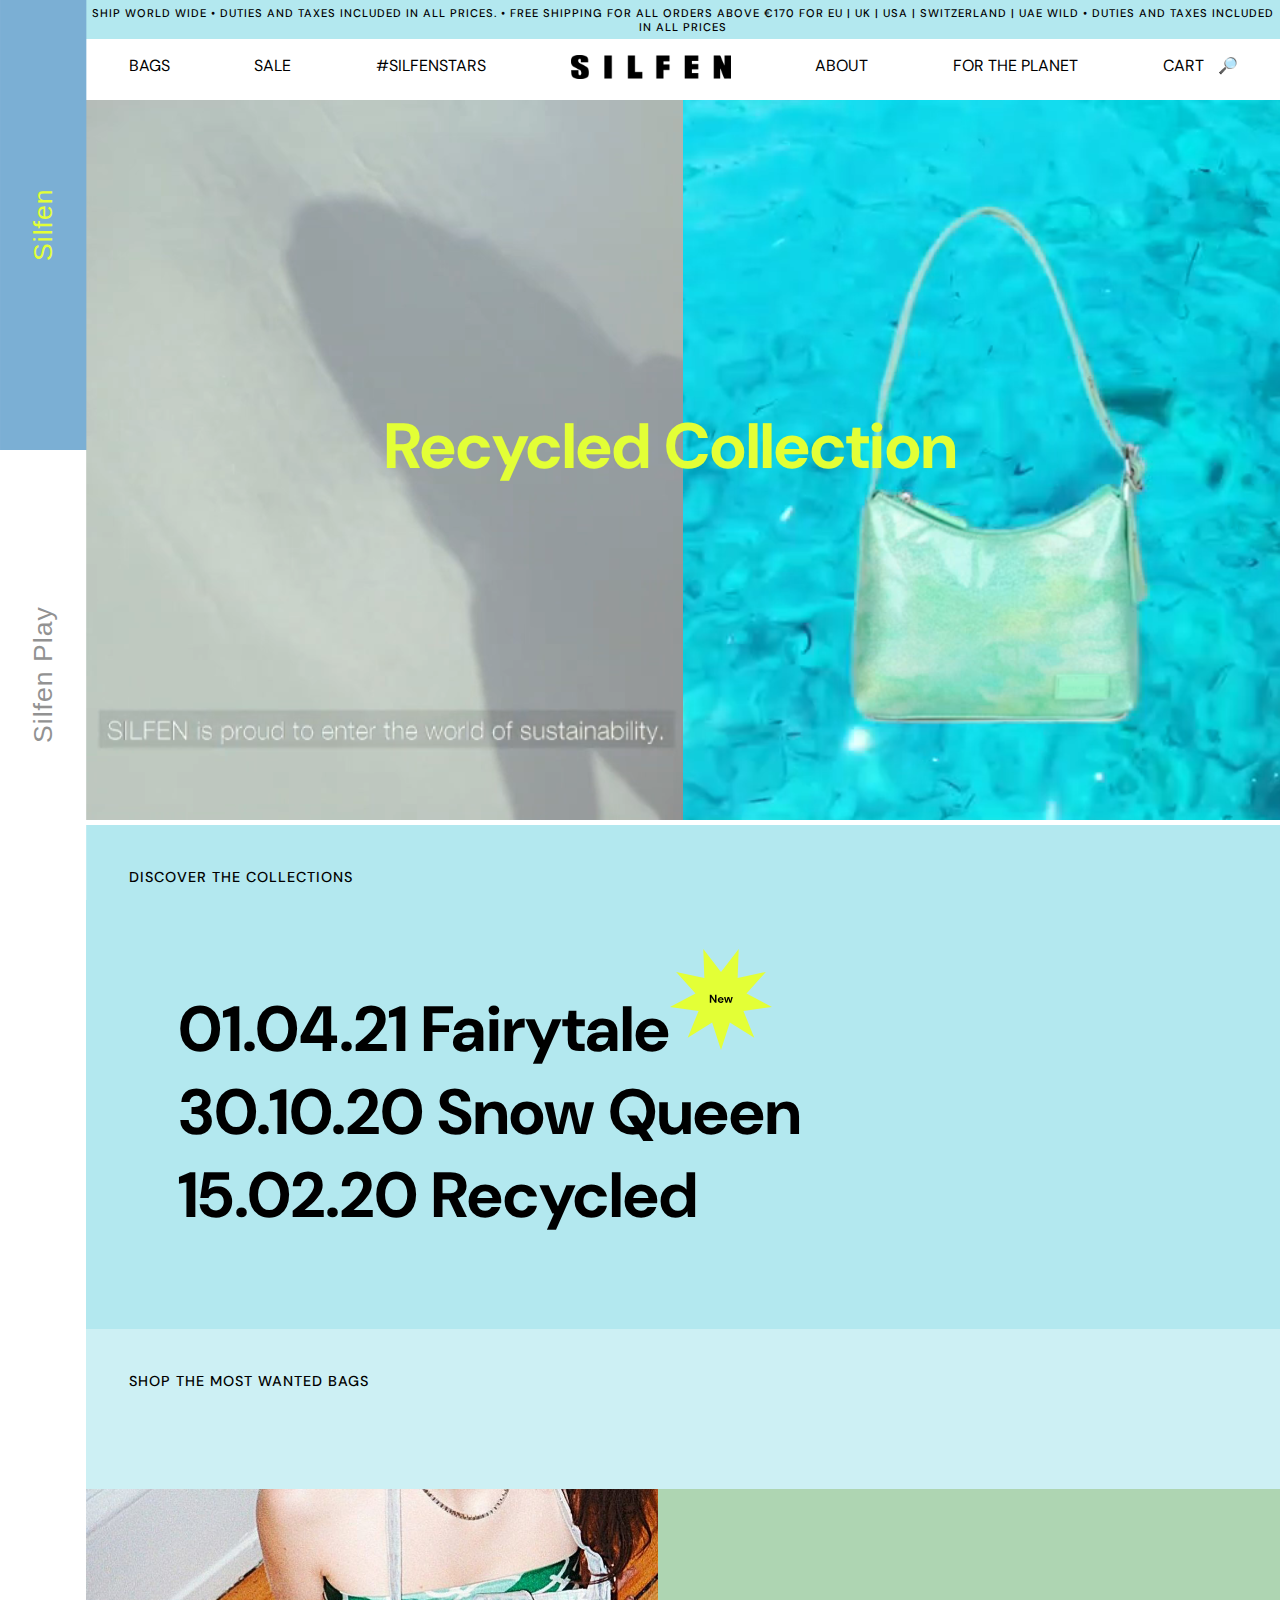
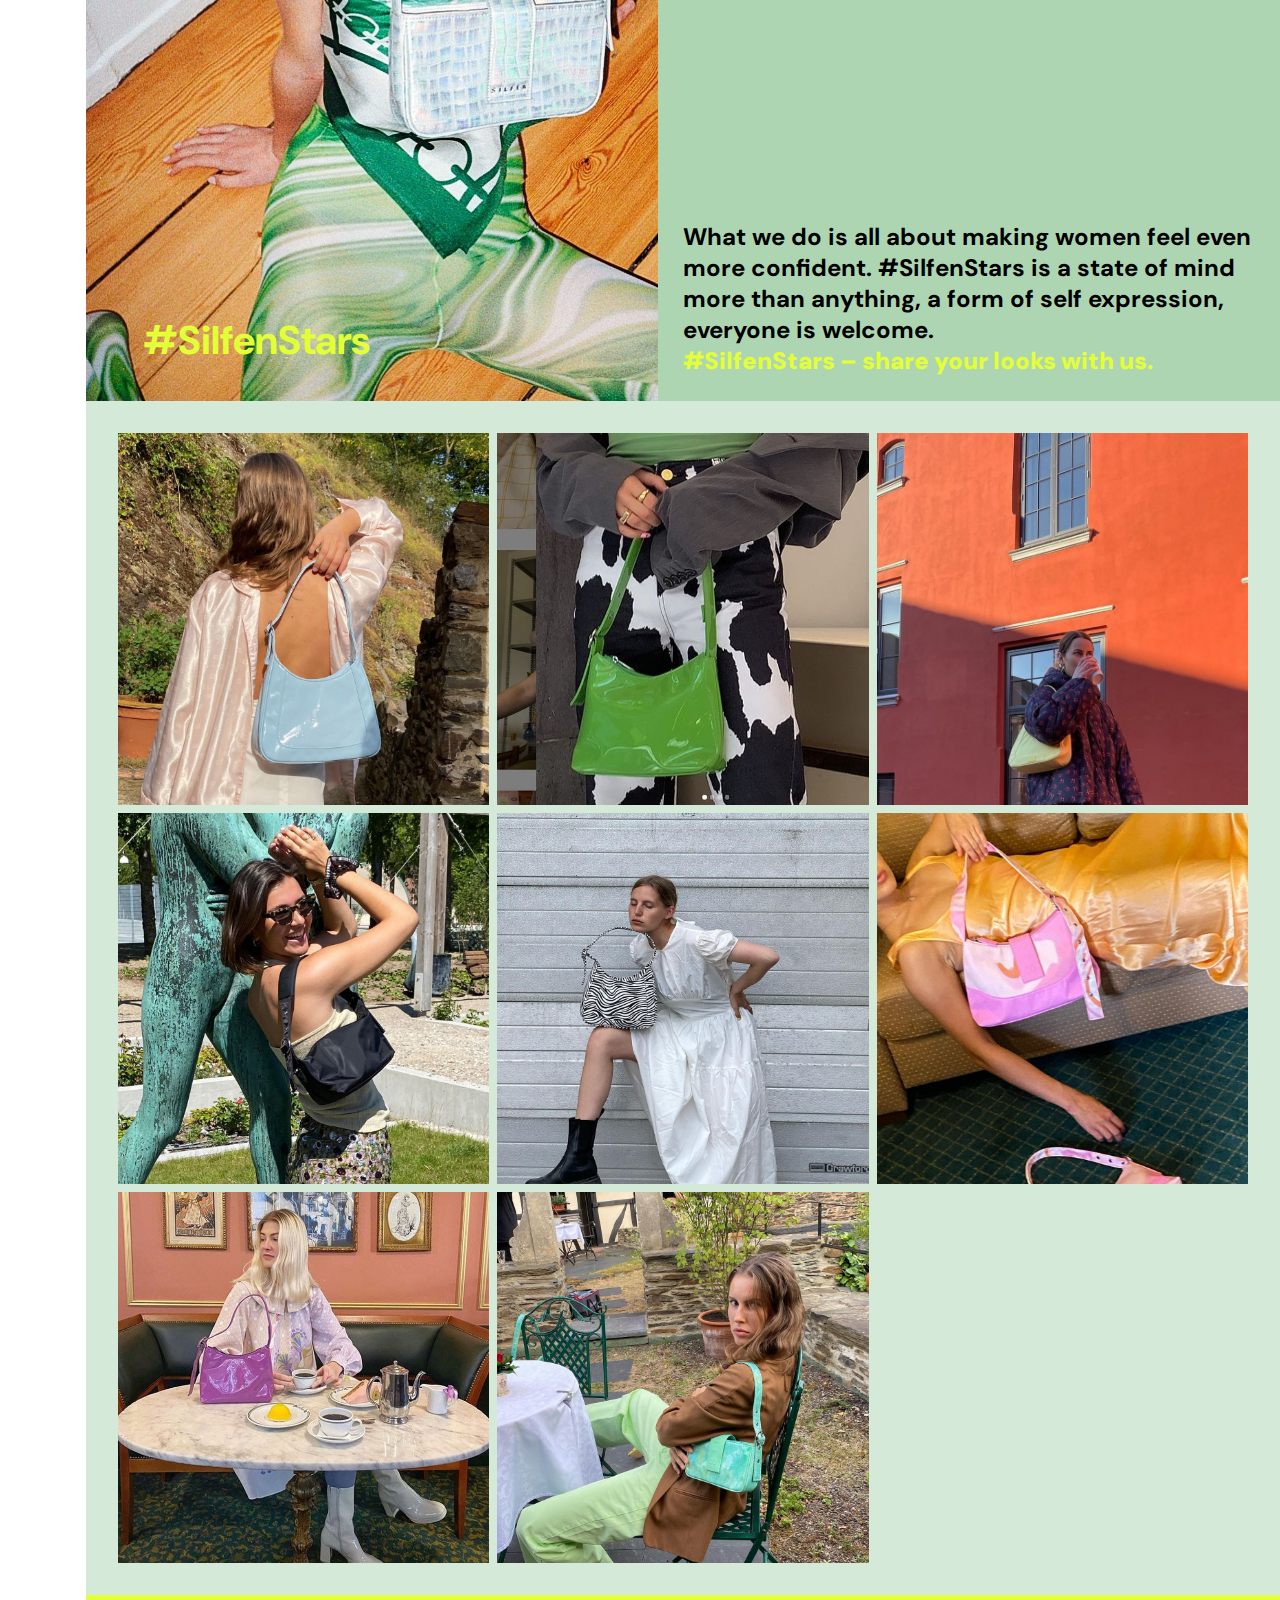
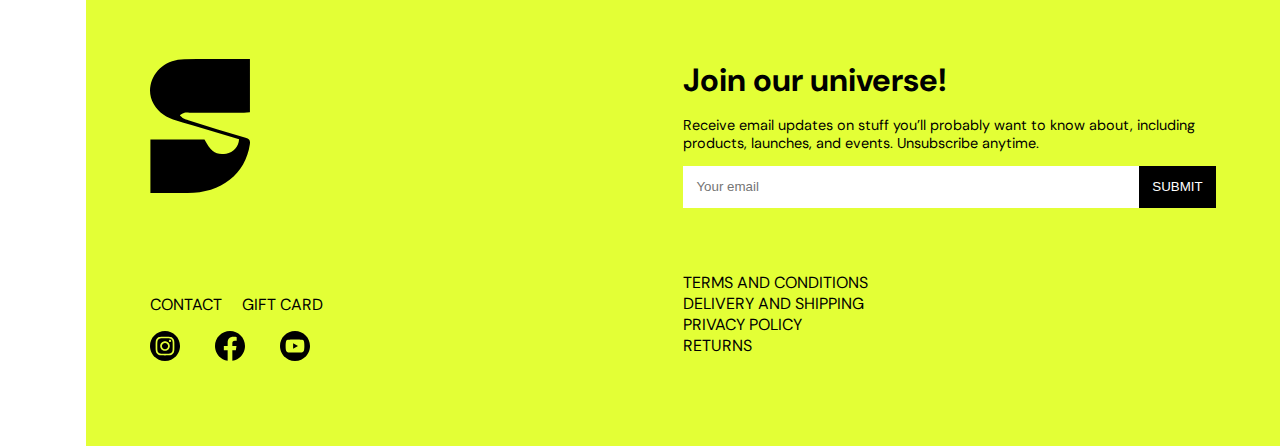
==== index.html @ 78b7c6ce "tried to fix search bar style but still sucks" ====
<!DOCTYPE html>
<html lang="en">
  <head>
    <meta charset="UTF-8" />
    <meta http-equiv="X-UA-Compatible" content="IE=edge" />
    <meta name="viewport" content="width=device-width, initial-scale=1.0" />
    <title>Silfen home page</title>
    <link rel="stylesheet" href="css/index.css" />
    <link rel="stylesheet" href="css/style.css" />
  </head>
  <body>
    <div class="wrapper">
    <!--START SIDE NAVIGATION-->
    <div id="navside">
      <div id="nav1" class="bgNav1">
        <a href="index.html"><button class="buttonNav1"><h2>Silfen</h2></button></a>
      </div>
      <div id="nav2">
        <a href="/html/silfenplay.html"><button class="buttonNav2"><h2>Silfen Play</h2></button></a>
      </div>
    </div>
    <!--END SIDE NAVIGATION-->
    <div class="main">
      <header>
        <div id="bannerTop">
          <div class="scrolling">
            <h5>
              SHIP WORLD WIDE • DUTIES AND TAXES INCLUDED IN ALL
              PRICES. • FREE SHIPPING FOR ALL ORDERS ABOVE €170 FOR EU | UK |
              USA | SWITZERLAND | UAE WILD • DUTIES AND TAXES INCLUDED IN ALL
              PRICES
            </h5>
          </div>
        </div>
        <!--TOP SIDE NAVIGATION-->
        <div class="topnav">
          <a href="index.html" class="active">
            <img
              src="/links/SILFEN-LOGO.png"
              alt="silfen logo"
              class="logoMobile"
            />
          </a>
          <div id="myLinks">
            <a href="/html/productlist.html">BAGS</a>
            <a href="/html/productlist.html">SALE</a>
            <a href="/html/silfenstars.html">#SILFENSTARS</a>
            <a href="/html/insidesilfen.html">ABOUT</a>
            <a href="/html/sustainability.html">FOR THE PLANET</a>
            <a class="">CART</a>
          </div>
          <a href="javascript:void(0);" class="icon" onclick="myFunction()">
            <h5 class="fa fa-bars">MENU</h5>
          </a>
        </div>

        <nav>
          <ul class="menu">
            <li class="dropdown">
              <a>BAGS</a>
              <ul class="dropdown1">
                <li><a href="/html/productlist.html">Shop All</a></li>
                <li><a href="/html/productlist.html?newarrival=true">New Arrivals</a></li>
                <li><a href="/html/productlist.html?bestseller=true">Best Sellers</a></li>
                <li class="category">
                  <a href="#">Category +</a>
                  <ul class="dropdown2">
                    <li><a href="/html/productlist.html?category=crossbody">Crossbody Bags</a></li>
                    <li><a href="/html/productlist.html?category=shoulder">Shoulder Bags</a></li>
                    <li><a href="/html/productlist.html?category=bum">Bumbags</a></li>
                    <li><a href="/html/productlist.html?category=mini">Mini Bags</a></li>
                    <li><a href="/html/productlist.html?category=tote">Tote Bags</a></li>
                    <li><a href="/html/productlist.html?category=wallet">Wallets</a></li>
                    <li><a href="/html/productlist.html?category=cleaning">Cleaning Product</a></li>
                  </ul>
                </li>
                <li class="collections">
                  <a>Collections +</a>
                  <ul class="dropdown3">
                    <li><a href="html/productlist.html?collection=fairytale">Fairytale</a></li>
                    <li><a href="html/productlist.html?collection=snowqueen">Snow Queen</a></li>
                    <li><a href="html/productlist.html?collection=recycled">Recycled</a></li>
                  </ul>
                </li>
                <li><a href="#">Gift Card</a></li>
              </ul>
            </li>
            <li><a href="/html/productlist.html">SALE</a></li>
            <li><a href="/html/silfenstars.html">#SILFENSTARS</a></li>
            <li>
              <div id="logo">
                <a href="index.html"
                  ><img src="/links/SILFEN-LOGO.png" alt="silfen logo"
                /></a>
              </div>
            </li>
            <li class="dropdown">
              <a>ABOUT</a>
              <ul class="dropdown1">
                <li><a href="/html/insidesilfen.html">Inside Silfen</a></li>
                <li><a href="/html/silfenstars.html">#Silfenstars</a></li>
                <li><a href="">Contact</a></li>
              </ul>
            </li>

            <li class="dropdown">
              <a>FOR THE PLANET</a>
              <ul class="dropdown1">
                <li><a href="/html/sustainability.html">Sustainability</a></li>
                <li><a href="/html/supplychain.html">Supply Chain</a></li>
                <li><a href="/html/bagcare.html">Bag Care</a></li>
              </ul>
            </li>
<div class="together">
            <li><a class="cart-icon"> CART</a></li>
            <li>
              <a id="searchicon">&#128270;</a>
            </li>
            <div id="searchpage" class="searchpage">
              <form class="searchform" action="#" method="get" role="search">
                <input
                  type="text"
                  name="query"
                  placeholder="Search silfen.dk"
                  required
                /><button class="submit" type="submit">Search</button>
              </form>
              <template class="templatesearch">
                <div class="search-wrapper">
                  <div class="img"></div>
                  <h2></h2>
                  <h3></h3>
                  
                </div>
              </template>

              <section class="searchresults"></section>
            </div>
          </div>
          </ul>
        </nav>
      </header>
      <!--END NAVIGATION-->
      <!--cart template-->
    <template class="cart-item-template">
      <label class="label" for="fid-">NAME</label>
      <label class="label2" for="fid-">COLLECTION</label>
      <div class="display-flex"><button class="minus" type="button">-</button>
      <input type="number" name="NAME-" id="fid-" min="0" max="20" />
      <button class="plus" type="button">+</button></div>
      <p class="price-each"><span></span> DKK</p>
  </template>
  <!--END cart template-->
  <aside id="cart" class="cart">
    <h3>Shopping Cart</h3>
    <form>
      <div class="cart-content">
        <h4>THE CART IS EMPTY</h4>
      </div>
      
       <button type="submit"><a href="/html/checkout.html">Checkout & Pay</a></button>
    </form>
  </aside>
<!-- .END .cart-content-->
      <main>
        <a href="/html/productlist.html?collection=recycled"><h1 class="buttonSlide1">Recycled Collection</h1></a>
        <div id="slideshow">
          <a href="#">
            <video autoplay loop muted class="slide">
              <source
                src="/links/silfen_video_landscape_2.mp4"
                type="video/mp4"
              />
            </video>
          </a>
          <a href="#" class="video2">
            <video autoplay loop muted class="slide">
              <source
                src="/links/silfen_video_landscape_1.mp4"
                type="video/mp4"
              />
            </video>
          </a>
        </div>
        <section id="collection">
          <h4>discover the collections</h4>
          <div class="collectionList">
            <div class="newCollection">
              <h1><a href="/html/productlist.html?collection=fairytale">01.04.21 Fairytale</a></h1>
              <div class="starNew rotation"></div>
            </div>
            <h1><a href="/html/productlist.html?collection=snowqueen">30.10.20 Snow Queen</a></h1>
            <h1><a href="/html/productlist.html?collection=recycled">15.02.20 Recycled</a></h1>
          </div>
        </section>
        <section id="mostWanted">
          <h4>shop the most wanted bags</h4>
            <article class="mwbag">
            <template class="mwtemplate">
              <article class="saleItem">
                <a class="viewProduct" href=""
                  ><img class="productImage" alt="Pretty Pretty Princess"
                /></a>
                <div class="detailItem">
                  <h3 class="name">Title product</h3>
                  <h4 class="collection">Collection</h4>
                  <div class="colours">green</div>
        
                  <div class="addToBag">
                    <div class="price">
                      <h3 class="OPrice"><span>400,00</span>DKK</h3>
                      <h3 class="NewPrice hidden"><span>400,00</span></h3>
                    </div>
                    <div class="button">
                      <button data-id="id-" class="add-button">
                        – <span>1</span> +
                      </button>
                      <button data-id="id-" class="shop-button">
                        add to cart – 499 DKK
                      </button>
                    </div>
                  </div>
                </div>
              </article>
            </template></article>
        </section>
        <section id="silfenStars">
          <div class="silfenStarsImg">
            <h1 class="silfenStarsTitle">#SilfenStars</h1>
          </div>
          <div class="silfenStarText">
            <h2>
              What we do is all about making women feel even more confident.
              #SilfenStars is a state of mind more than anything, a form of self
              expression, everyone is welcome.
            </h2>
            <h2><strong>#SilfenStars – share your looks with us.</strong></h2>
          </div>
        </section>
        <section class="silfenStarFeed">
          <img src="/links/IG1.jpg" alt="IG1" />
          <img src="/links/IG2.jpg" alt="IG1" />
          <img src="/links/IG3.jpg" alt="IG1" />
          <img src="/links/IG4.jpg" alt="IG1" />
          <img src="/links/IG5.jpg" alt="IG1" />
          <img src="/links/IG6.jpg" alt="IG1" />
          <img src="/links/IG7.jpg" alt="IG1" />
          <img src="/links/IG8.jpg" alt="IG1" />
        </section>
      </main> 
    <!-- FOOTER -->
      <footer> 
        <div class="footerLeft">
          <div class="icon"><img src="/links/SILFEN-ICON.svg"/>
          </div> 
          <div>
            <ul class="footerInfo">
              <li><a href="">CONTACT</a></li>
              <li><a href="">GIFT CARD</a></li>
           </ul>
           <ul class="socials">
              <li><a href=""><img class="socilaIcon" src="/links/icon_ig.svg" alt="Instagram icon"></a></li>
              <li><a href=""><img class="socilaIcon"src="/links/icon_fb.svg" alt="Facebook icon"></a></li>
              <li><a href=""><img class="socilaIcon"src="/links/icon_youtube.svg" alt="Youtube icon"></a></li>
           </ul>
         </div>
       </div>
        <div class="footerRight">
          <div>
            <h2>Join our universe!</h2> 
            <p class="nlp">Receive email updates on stuff you’ll probably want to know about, including products, launches, and events. Unsubscribe anytime. </p>
            <form class="nlForm">
               <input type="email" name="email" class="email" autocomplete="off" required placeholder="Your email">
               <label  for="email" class="label-name"> 
               <input type="submit" class="submit-button" value="SUBMIT">
               <p class="hidden">Your email has been submitted!</p>
            </form>
         </div>
         <div>
            <ul class=footerLinks>
              <li> <a href="">TERMS AND CONDITIONS</a></li>
              <li><a href="">DELIVERY AND SHIPPING</a></li>
              <li><a href="">PRIVACY POLICY</a></li>
              <li><a href="">RETURNS</a></li>
            </ul>
         </div>
        </div>
        
      
    
        </footer></div></div>
        <script src="index.js"></script>
    <script src="newsletter.js"></script>
    <script src="searchbar.js"></script>
    <script src="burger_menu.js"></script>
    <script src="cart.js"></script>
  </body>
</html>
---- css/index.css ----
.buttonSlide1 {
  position: absolute;
  top: 45%;
  left: 30%;
  color: #e3ff36;
}
#collection {
  background-color: #b3e8ef;
  padding: 3%;
}
/*MOST WANTED*/
#mostWanted {
  background-color: #b3e8efa9;
  padding: 3%;
}
.name {
  font-size: 2em;
}
.collection {
  padding: 0;
  margin-bottom: 0.5rem;
}

.colours {
  font-size: 0.9em;
  font-weight: 300;
  margin-bottom: 1.5rem;
}

/*BUTTON SHOP*/

button {
  float: left;
  margin-top: 1rem;
  margin-bottom: 1rem;
}
.add-button {
  background-color: rgb(255, 255, 255);
  border: none;
  color: black;
  padding: 1em;
  text-transform: uppercase;
  font-size: 0.8rem;
  transition-duration: 0.4s;
  margin-top: em;
}

.add-button span {
  padding-left: 1em;
  padding-right: 1em;
}

.shop-button {
  background-color: black;
  border: none;
  color: white;
  padding: 1em;
  text-transform: uppercase;
  font-size: 0.8rem;
  transition-duration: 0.4s;
  margin-top: em;
}

.shop-button:hover {
  background-color: #e3ff36;
  border: solid 1px#e3ff36;
  color: black;
}

/*END MOST WANTED*/

.collectionList {
  padding: 5%;
}

.newCollection {
  display: flex;
  align-items: baseline;
}

.starNew {
  width: 8vw;
  height: 8vw;
  background-repeat: no-repeat;
  background-image: url(/links/star-new.svg);
  background-size: 100%;
}
.rotation {
  animation-name: rotate;
  animation-duration: 1s;
  animation-iteration-count: infinite;
}
a {
  margin: 0;
  padding: 0;
}
@keyframes rotate {
  from {
    transform: rotate(0deg);
  }

  to {
    transform: rotate(360deg);
  }
}

/*SILFEN STAR*/

.silfenStarText {
  align-self: flex-end;
  padding: 25px;
  width: 50%;
}

.silfenStarFeed {
  padding: 2rem;
  display: grid;
  grid-template-columns: repeat(auto-fit, minmax(300px, 1fr));
  grid-gap: 0.5rem;
  background-color: #aed5b286;
}

/*RESPONSIVE*/

@media only screen and (min-width: 800px) {
  .buttonSlide1 {
    position: absolute;
    top: 45%;
    left: 30%;
    color: #e3ff36;
  }

  #slideshow {
    display: inline-flex;
    flex-direction: row;
  }

  .slide {
    display: block;
    height: 80vh;
    width: 100%;
    object-fit: cover;
    margin: 0;
    padding: 0;
  }

  .starNew {
    width: 8vw;
    height: 8vw;
    background-repeat: no-repeat;
    background-image: url(/links/star-new.svg);
    background-size: 100%;
  }
  /*silfen star*/
  #silfenStars {
    background-color: #aed5b2;
    display: flex;
    flex-direction: row;
  }

  .silfenStarsImg {
    background-image: url(/links/146429450_5369015533123765_4170415505502106668_n.jpg);
    background-repeat: no-repeat;
    background-size: auto;
    background-size: cover;
    width: 50%;
    height: 40vw;
  }

  .silfenStarsTitle {
    color: #e3ff36;
    position: relative;
    left: 10%;
    top: 83%;
  }

  .silfenStarsTitle {
    font-size: 2.5em;
  }

  .silfenStarText {
    align-self: flex-end;
    padding: 25px;
    width: 50%;
  }

  .silfenStarText h2 {
    font-size: 1.5em;
  }
  /*MOST WANTED*/

  .mwbag {
    /* display: flex;
    width: 100%; */
    padding-top: 5%;
    display: grid;
    grid-template-columns: repeat(auto-fit, minmax(200px, 1fr));
    grid-gap: 1rem;
  }
}

@media only screen and (max-width: 799px) {
  .mwbag {
    padding-top: 5%;
    display: block;
    padding: 30px;
  }
  .saleItem {
    padding-bottom: 20px;
  }
  .buttonSlide1 {
    position: absolute;
    top: 45%;
    left: 10%;
    color: #e3ff36;
  }
  .video2 {
    display: none;
  }
  #slideshow {
    display: flex;
    flex-direction: column;
  }

  .slide {
    display: block;
    height: 60vh;
    width: 100%;
    object-fit: cover;
    margin: 0;
    padding: 0;
  }
  .starNew {
    width: 15vw;
    height: 15vw;
    background-repeat: no-repeat;
    background-image: url(/links/star-new.svg);
    background-size: 100%;
  }

  /*silfen star*/
  #silfenStars {
    background-color: #aed5b2;
    display: block;
    flex-direction: column;
  }

  .silfenStarsImg {
    background-color: #aed5b2;
    width: 100%;
  }

  .silfenStarsTitle {
    color: #e3ff36;
    position: relative;
    padding: 25px;
    }
  }

  .silfenStarText {
    align-self: flex-end;
    padding: 25px;
  }
  .silfenStarText h2 {
    font-size: 1.5em;
  }
}
---- css/style.css ----
@import url("https://fonts.googleapis.com/css2?family=DM+Sans:ital,wght@0,400;0,500;0,700;1,400;1,500;1,700&display=swap");

html {
  margin: 0px;
  padding: 0px;
}

body {
  margin: 0px;
  padding: 0px;
  font-family: "DM Sans", sans-serif;
  display: grid;
}
.wrapper {
  display: flex;
}
/* HEADER STARTS*/

#bannerTop {
  margin: 0;
  padding: 0;
  background-color: #b3e8ef;
  overflow: hidden;
  z-index: -1;
}

.scrolling {
  animation: scrollText;
  animation-duration: 35s;
  animation-iteration-count: infinite;
  animation-timing-function: linear;
}

.scrolling h5 {
  text-align: center;
}

@keyframes scrollText {
  0% {
    transform: translateX(-30vw);
  }
  50% {
    transform: translateX(110vw);
  }

  100% {
    transform: translateX(-30vw);
  }
}

/*navigation*/
.hidden {
  display: none;
}
nav {
  padding: 0;
  display: grid;
  /* grid-template-columns: 40% 20% 40%; */
  align-items: center;
  background-color: white;
}

.menu {
  padding: 0;
  list-style: none;
  display: flex;
  justify-content: space-around;
  width: 100%;
}

#logo {
  justify-self: center;
  width: 10em;
}
.together {
  display: flex;
}
#searchicon {
  padding-left: 14px;
}
/* Dropdown*/

.dropdown1 {
  display: none;
  position: absolute;
  left: 70px;
  margin-top: 1px;
  padding: 5%;
  width: 80%;
  background-color: #ffffff;
  /* min-width: 100px; */
  /*box-shadow: 0px 8px 16px 0px rgba(0, 0, 0, 0.2);*/
  z-index: 1;
}

.dropdown1 a {
  font-size: 3em;
  font-weight: 700;
  color: black;
  padding: 12px 16px;
  text-decoration: none;
  display: block;
}

/*.dropdown-content a:hover {
  background-color: #e3ff36;
}
*/
.dropdown:hover .dropdown1 {
  display: block;
}

.flex {
  display: inline;
  justify-content: space-between;
}

.dropdown2,
.dropdown3 {
  display: none;
  position: absolute;
  /*box-shadow: 0px 8px 16px 0px rgba(0, 0, 0, 0.2);*/
  z-index: 99;
  left: 400px;
  top: 100px;
}
.dropdown2 a,
.dropdown3 a {
  font-size: 1em;
  font-weight: 700;
  color: black;
  padding: 12px 16px;
  text-decoration: none;
  display: block;
  z-index: 99;
}
.category:hover > .dropdown2 {
  display: block;
}
.collections:hover > .dropdown3 {
  display: block;
}

/*secondary nav*/
#nav2 h2,
#nav1 h2 {
  text-align: center;
  padding: 3%;
  letter-spacing: 1px;
  font-weight: 500;
}

.bgNav1 {
  background-color: #7bafd4;
  color: black;
}

.bgNav2 {
  background-color: #e3ff36;
  color: black;
}

.bgNavShadow {
  color: rgb(196, 196, 196);
  background-color: white;
}

/* HEADER ENDS*/

img {
  max-width: 100%;
}

a:hover img {
  cursor: url("/links/symbol.svg"), auto;
}

h1 {
  font-size: 4em;
  font-weight: 700;
  padding: 0;
  margin: 0;
}

h1 a:hover {
  background-color: #e3ff36;
}

h2 {
  font-size: 2em;
  padding: 0;
  margin: 0;
}

h3 {
  font-size: 1.3em;
  padding: 0;
  margin: 0;
  font-weight: 700;
}

h4 {
  font-weight: 500;
  letter-spacing: 1px;
  margin: 0;
  padding: 0.5em;
  font-size: 0.9rem;
  text-transform: uppercase;
}

h5 {
  font-weight: 500;
  letter-spacing: 1px;
  margin: 0;
  padding: 0.5em;
  font-size: 0.7rem;
  text-transform: uppercase;
}

p {
  font-size: 0.9em;
}
a {
  text-decoration: none;
  color: black;
}
li {
  list-style: none;
}

li a:hover,
.dropdown2 a:hover,
.dropdown3 a:hover {
  text-decoration-line: underline;
  text-decoration-color: #e3ff36;
}

strong {
  color: #e3ff36;
}

/*CART*/
.cart {
  position: absolute;
  top: 80px;
  right: 0;
  background-color: white;
  padding: 40px;
  display: block;
  z-index: 99;
}

.cart h3 {
  padding-bottom: 20px;
  border-bottom: 2px solid black;
}
.cart form {
  display: block;
  padding-top: 20px;
  padding-bottom: 20px;
}
.cart input {
  font-size: 1em;
  font-weight: 500;
  width: 20px;
  border-bottom: none;
}
input[type="number"] {
  -moz-appearance: textfield;
  text-align: center;
}
input::-webkit-inner-spin-button,
input::-webkit-outer-spin-button {
  -webkit-appearance: none;
  margin: 0;
}
.cart label {
  font-size: 1.2em;
  font-weight: 600;
}
.cart button {
  font-size: 1em;
  border: none;
}
.cart button:hover {
  cursor: pointer;
  background-color: black;
  color: white;
}
.display-flex {
  display: flex;
}
.cart .price-each {
  border-bottom: 2px solid black;
  margin-top: 0;
  padding-bottom: 15px;
}
.cart .label2 {
  margin-top: 10px;
  font-size: 1em;
  display: block;
  text-transform: capitalize;
  font-weight: 400;
}

/*SEARCH*/

.searchform {
  padding-right: 3%;
  float: right;
  /* transform: scale(1.5); */
}
input {
  border-style: none;
  border-bottom: 2px solid black;
}
button {
  border: 2px solid black;
  background-color: white;
}
.search-wrapper {
  display: block;
}
.searchresults {
  padding-top: 10%;
  display: flex;
  justify-content: space-between;
}
.searchpage {
  display: block;
  position: absolute;
  left: 90px;
  top: 85px;
  margin-top: 1px;
  padding: 5%;
  width: 80%;
  background-color: #ffffff;
  /* min-width: 100px; */
  /*box-shadow: 0px 8px 16px 0px rgba(0, 0, 0, 0.2);*/
  z-index: 99;
}
.hidden {
  display: none;
}

.fadeout {
  transform: opacity(0%);
  transition: all 0.28s ease;
}

/*RESPONSIVE*/
@media only screen and (min-width: 750px) {
  body {
    display: grid;
  }

  .topnav {
    display: none;
  }

  #navside {
    align-self: flex-start;
    position: -webkit-sticky;
    position: sticky;
    top: 0;
    padding: 0;
    margin: 0;
    /* display: flex; */
    flex-direction: column;
    /*height: calc(60vw + 10em);*/
    /* width: 7%; */
    text-align: center;
    z-index: 99;
  }

  #nav1 {
    height: 50%;
    writing-mode: vertical-lr;
    transform: rotate(180deg);
  }

  .buttonNav1 {
    height: 100%;
    border: none;
    background-color: #7bafd4;
    color: #e3ff36;
    padding: 15px 15px;
    text-align: center;
    text-decoration: none;
    display: inline-block;
    transition-duration: 0.4s;
    cursor: pointer;
    margin: 0;
  }

  .buttonNav1:hover {
    color: #e3ff36;
  }

  .buttonNav1 h2 {
    writing-mode: vertical-lr;
  }

  /*#nav2*/

  #nav2 {
    height: 50%;
    writing-mode: vertical-lr;
    transform: rotate(180deg);
  }

  .buttonNav2 {
    height: 100%;
    border: none;
    background-color: #ffffff;
    color: rgb(146, 146, 146);
    padding: 15px 15px;
    text-align: center;
    text-decoration: none;
    display: inline-block;
    transition-duration: 0.4s;
    cursor: pointer;
    margin: 0;
  }

  .buttonNav2:hover {
    color: #000000;
    background-color: #e3ff36;
  }

  .buttonNav2 h2 {
    writing-mode: vertical-lr;
  }

  /*Footer*/
  footer {
    background-color: #e3ff36;
    display: flex;
    flex-direction: row;
    justify-content: space-between;
    align-items: flex-start;
    padding: 4em;
  }
  .footerLeft {
    width: 100%;
  }
  .icon {
    width: 100px;
    margin-bottom: 6em;
  }

  .footerInfo {
    display: flex;
    padding: 0;
  }

  .footerInfo li {
    padding-right: 20px;
  }
  .socials {
    display: flex;
    padding: 0;
  }
  .socilaIcon {
    width: 30px;
    height: 30px;
    margin-right: 35px;
  }

  .footerRight {
    width: 100%;
  }

  .footerLinks {
    padding: 0;
    margin-top: 4em;
  }

  /*NEWSLETTER FORM*/
  .nlForm {
    display: flex;
    flex-direction: row;
  }
  input.email {
    width: 100%;
    background-color: #ffffff;
    padding: 0.6em 1em;
    display: inline-block;
    box-sizing: border-box;
    border: none;
    -webkit-transition: 0.4s;
    transition: 0.4s;
    outline: none;
  }

  input.email:focus {
    text-decoration: none;
    border: 2px solid rgba(0, 0, 0, 0.5);
  }

  input.submit-button {
    background-color: #000000;
    padding: 1em;
    color: white;
    border: none;
  }

  input.submit-button:hover {
    color: rgb(0, 0, 0);
    background-color: #e3ff36;
  }
}

@media only screen and (max-width: 749px) {
  h1 {
    font-size: 2.5em;
  }

  body {
    display: flex;
    flex-direction: column;
  }
  .wrapper {
    display: block;
  }
  #navside {
    position: -webkit-sticky;
    position: sticky;
    top: 0;
    padding: 0;
    margin: 0;
    display: flex;
    flex-direction: row;
    z-index: +1;
  }

  #nav1 {
    width: 50%;
  }

  .buttonNav1 {
    width: 100%;
    border: none;
    background-color: #7bafd4;
    color: #e3ff36;
    padding: 10px 10px;
    text-align: center;
    text-decoration: none;
    display: inline-block;
    transition-duration: 0.4s;
    cursor: pointer;
    margin: 0;
  }

  .buttonNav1:hover {
    color: #e3ff36;
  }

  #nav2 {
    width: 50%;
  }

  .buttonNav2 {
    width: 100%;
    border: none;
    background-color: #ffffff;
    color: rgb(146, 146, 146);
    padding: 10px 10px;
    text-align: center;
    text-decoration: none;
    display: inline-block;
    transition-duration: 0.4s;
    cursor: pointer;
    margin: 0;
  }

  .buttonNav2:hover {
    color: #000000;
    background-color: #e3ff36;
  }

  /*BURGER MENU*/
  nav {
    display: none;
  }

  #bannerTop {
    display: none;
  }

  .topnav {
    overflow: hidden;
    background-color: rgb(255, 255, 255);
    position: relative;
    z-index: 5;
  }

  .logoMobile {
    width: 30%;
  }

  .topnav #myLinks {
    display: none;
  }

  .topnav a {
    color: rgb(0, 0, 0);
    padding: 14px 16px;
    text-decoration: none;
    font-size: 17px;
    display: block;
  }

  .topnav a.icon {
    background: #b3e8ef;
    display: block;
    position: absolute;
    right: 0;
    top: 0;
  }

  .topnav a:hover {
    background-color: #e3ff36;
    color: black;
  }

  .active {
    background-color: #b3e8ef;
  }

  /*FOOTER*/

  footer {
    background-color: #e3ff36;
    padding: 3vw;
  }
  .footerLeft {
    display: flex;
    justify-content: space-between;
  }
  .icon {
    width: 50px;
  }

  .footerInfo {
    padding: 0;
    margin: 0;
  }

  .socials {
    display: flex;
    flex-direction: row;
    padding: 0;
  }

  .socilaIcon {
    width: 30px;
    padding-right: 10px;
  }

  /*NEWSLETTER FORM*/
  .nlForm {
    display: flex;
    flex-direction: row;
  }
  input.email {
    width: 100%;
    background-color: #ffffff;
    padding: 0.6em 1em;
    display: inline-block;
    box-sizing: border-box;
    border: none;
    -webkit-transition: 0.4s;
    transition: 0.4s;
    outline: none;
  }

  input.email:focus {
    text-decoration: none;
    border: 2px solid rgba(0, 0, 0, 0.5);
  }

  input.submit-button {
    background-color: #000000;
    padding: 1em;
    color: white;
    border: none;
  }

  input.submit-button:hover {
    color: rgba(0, 0, 0, 0.5);
  }

  .footerLinks {
    padding: 0;
    display: grid;
    grid-template-columns: 1fr 1fr;
    grid-column-gap: 3em;
    text-decoration: none;
    list-style-type: none;
    margin-top: 4em;
  }

  .footerLinks li {
    margin: 1em 0em;
  }
}
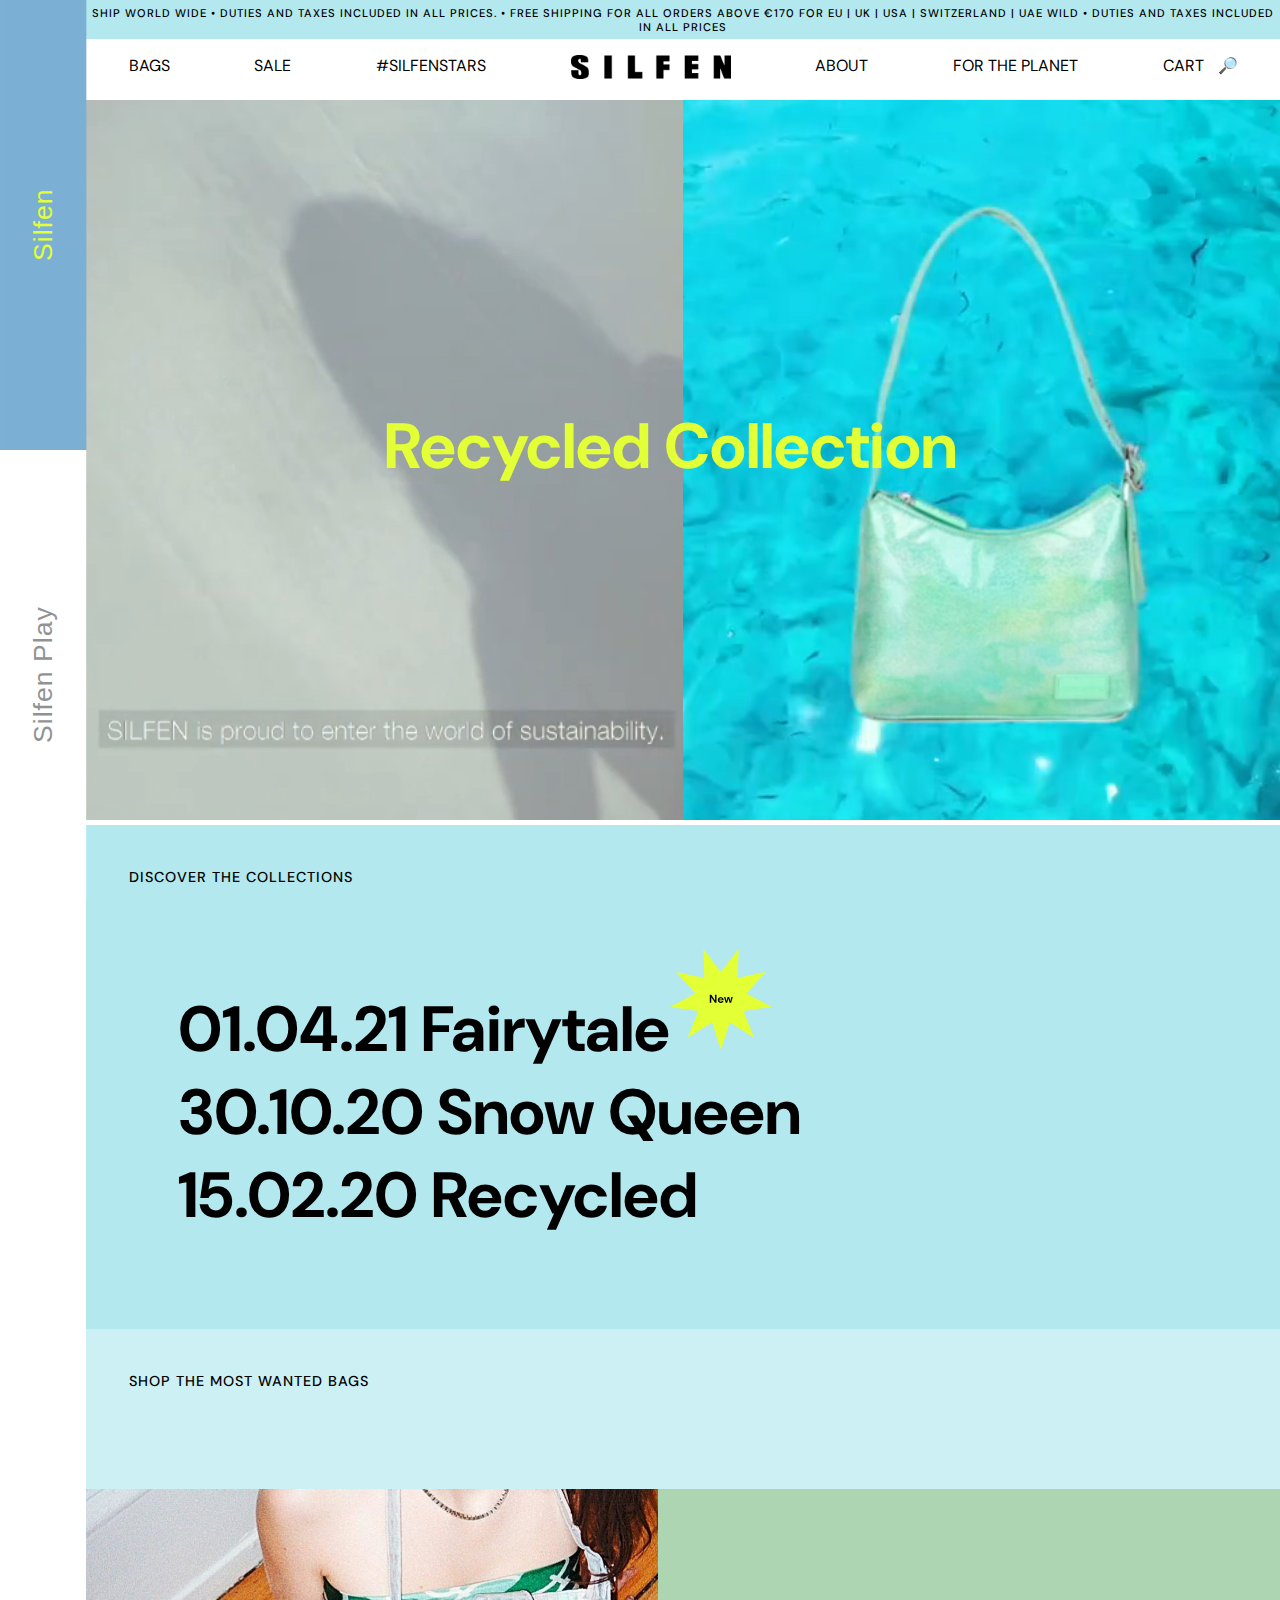
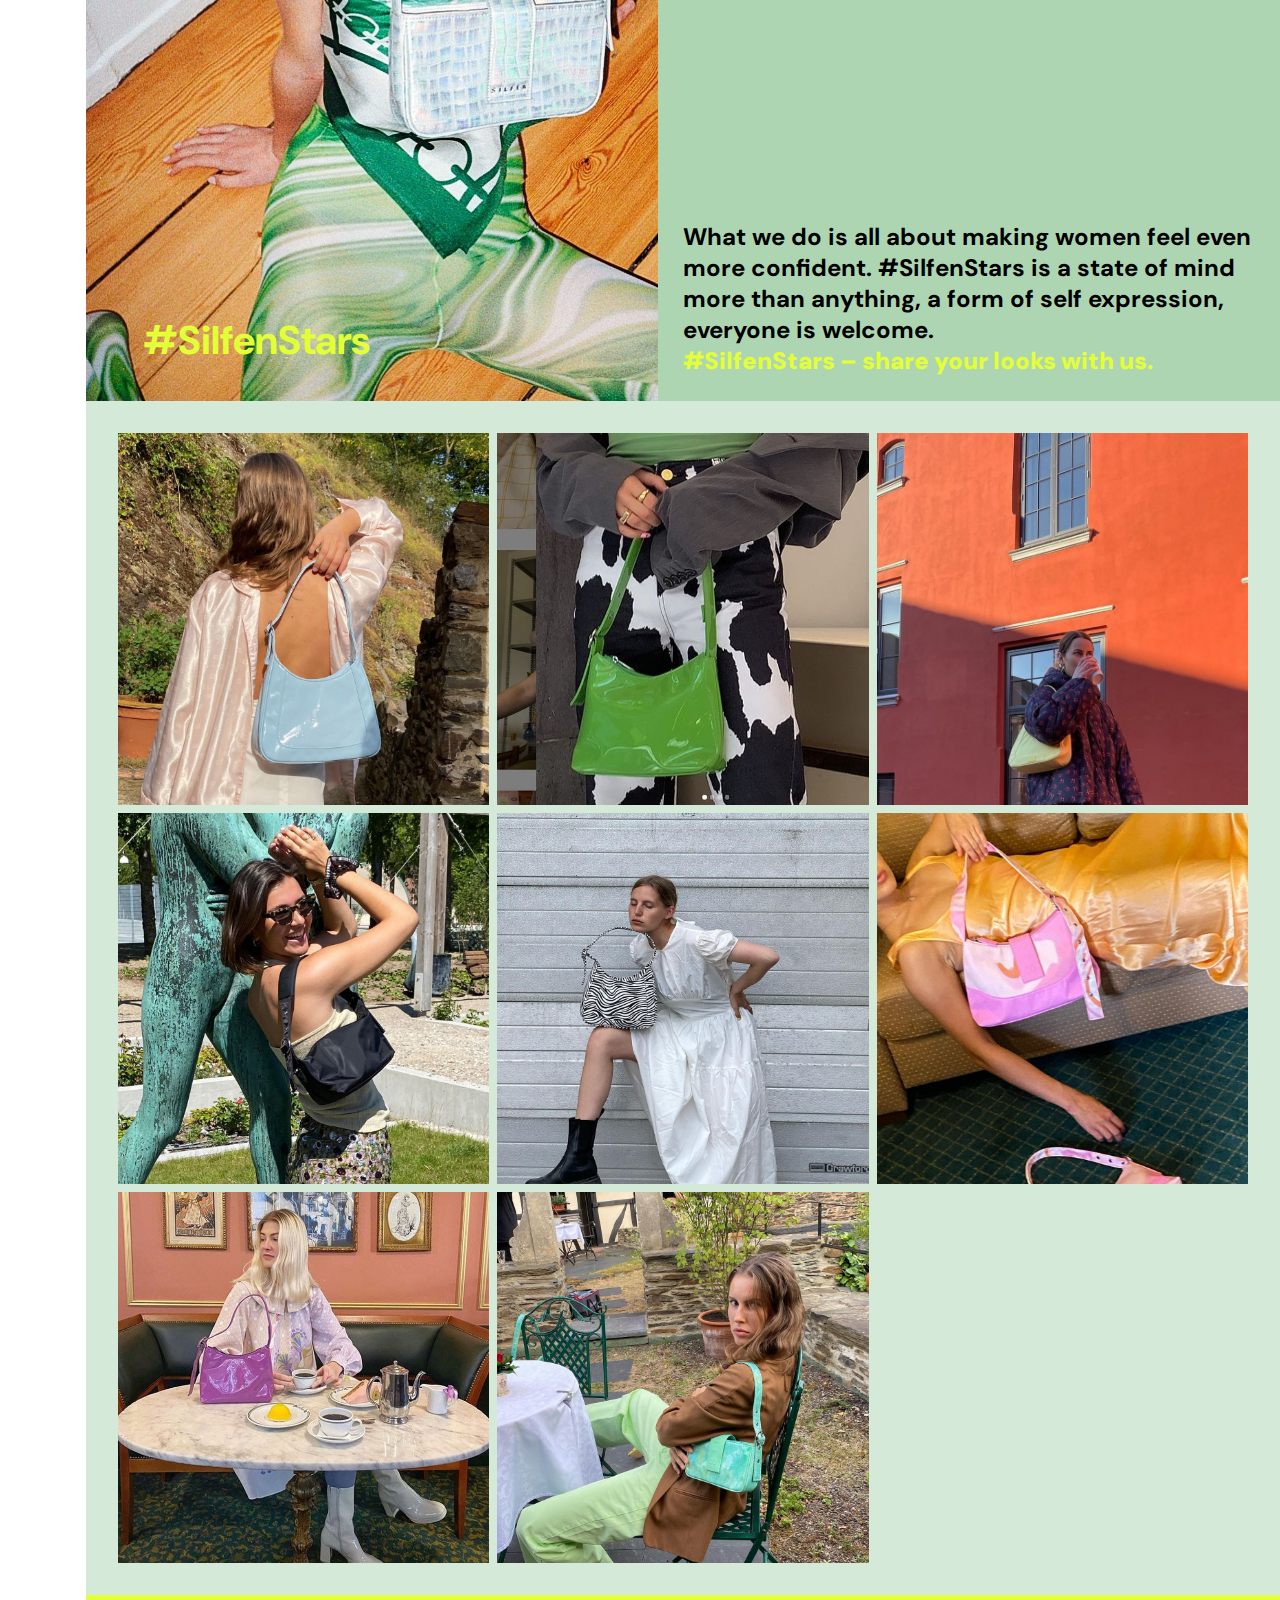
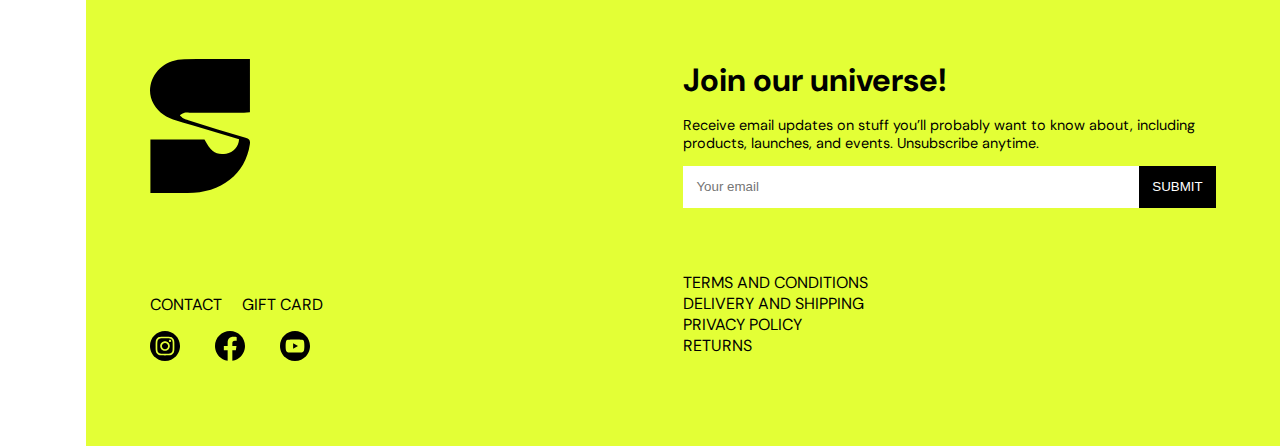
==== commit e5bca07f: "cart total added to all pages" ====
--- a/index.html
+++ b/index.html
@@ -127,7 +127,7 @@
               </form>
               <template class="templatesearch">
                 <div class="search-wrapper">
-                  <div class="img"></div>
+                  <img class="img">
                   <h2></h2>
                   <h3></h3>
                   
@@ -157,8 +157,8 @@
       <div class="cart-content">
         <h4>THE CART IS EMPTY</h4>
       </div>
-      
-       <button type="submit"><a href="/html/checkout.html">Checkout & Pay</a></button>
+      <h4 class="totalPlacement">Total: <span class="cartTotal"> </span> DKK</h4>
+       <button class="checkoutbutton" type="submit"><a href="/html/checkout.html">Checkout & Pay</a></button>
     </form>
   </aside>
 <!-- .END .cart-content-->
@@ -204,7 +204,7 @@
                 <div class="detailItem">
                   <h3 class="name">Title product</h3>
                   <h4 class="collection">Collection</h4>
-                  <div class="colours">green</div>
+                  <!-- <div class="colours">green</div> -->
         
                   <div class="addToBag">
                     <div class="price">
--- a/css/index.css
+++ b/css/index.css
@@ -264,4 +264,4 @@
   .silfenStarText h2 {
     font-size: 1.5em;
   }
-}
+
--- a/css/style.css
+++ b/css/style.css
@@ -302,7 +302,9 @@
   text-transform: capitalize;
   font-weight: 400;
 }
-
+.checkoutbutton a:hover {
+  color: white;
+}
 /*SEARCH*/
 
 .searchform {
@@ -312,10 +314,12 @@
 }
 input {
   border-style: none;
-  border-bottom: 2px solid black;
+  border-bottom: 3px solid black;
+  float: left;
+  padding-top: 1.5px;
 }
 button {
-  border: 2px solid black;
+  border: 3px solid black;
   background-color: white;
 }
 .search-wrapper {
@@ -338,6 +342,9 @@
   /* min-width: 100px; */
   /*box-shadow: 0px 8px 16px 0px rgba(0, 0, 0, 0.2);*/
   z-index: 99;
+}
+.img {
+  height: 20vw;
 }
 .hidden {
   display: none;
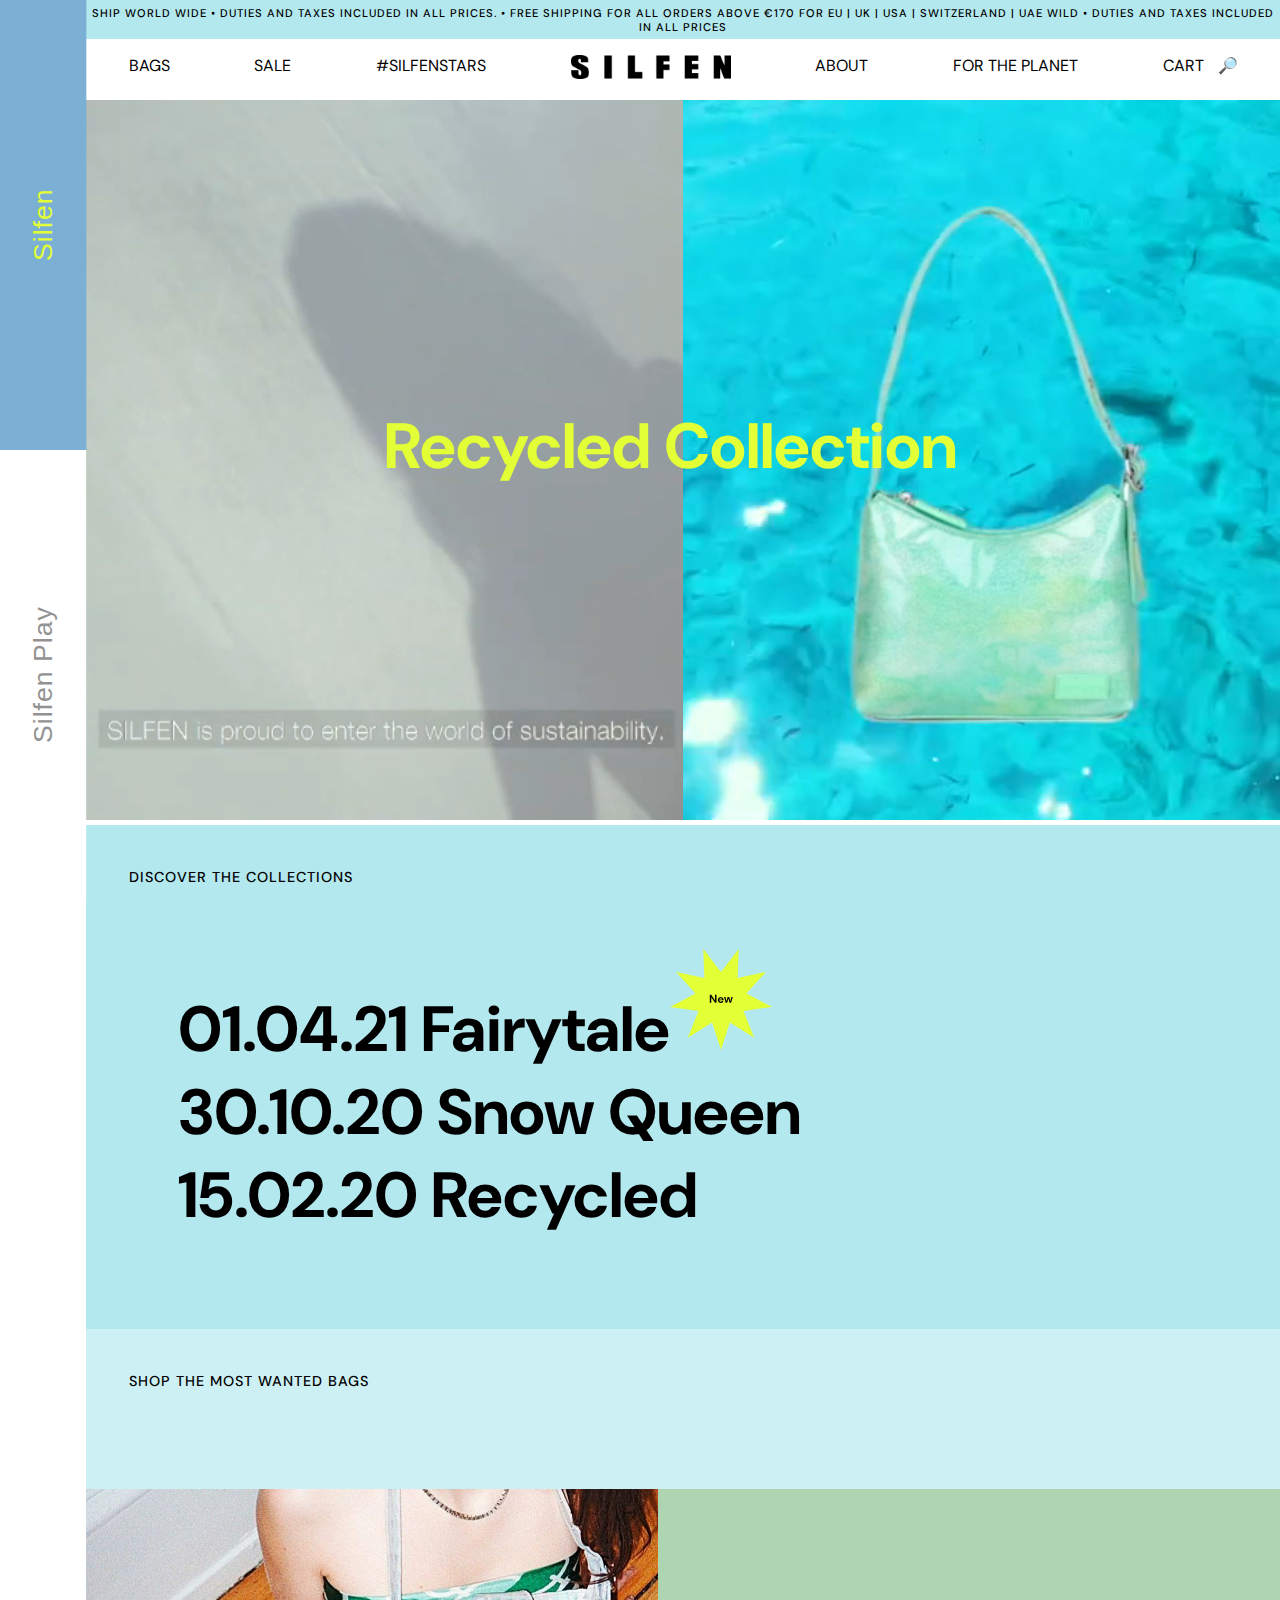
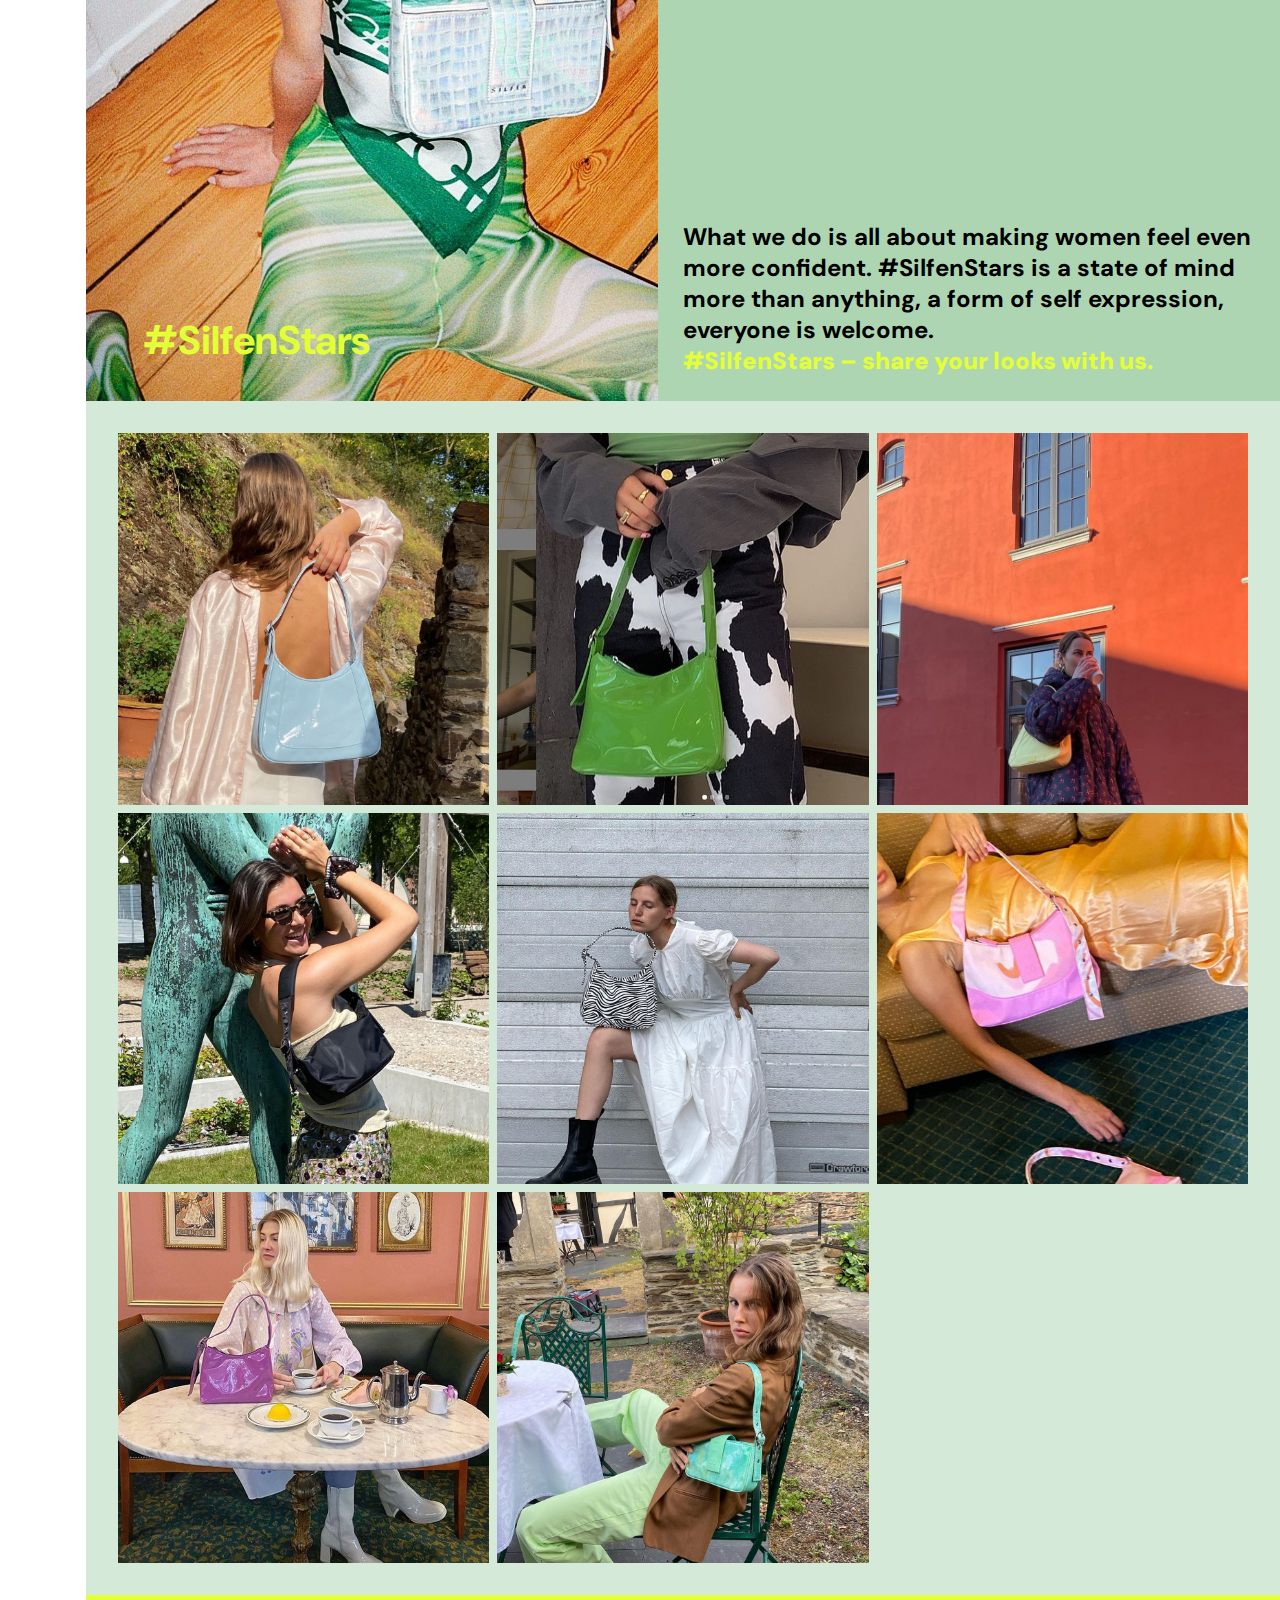
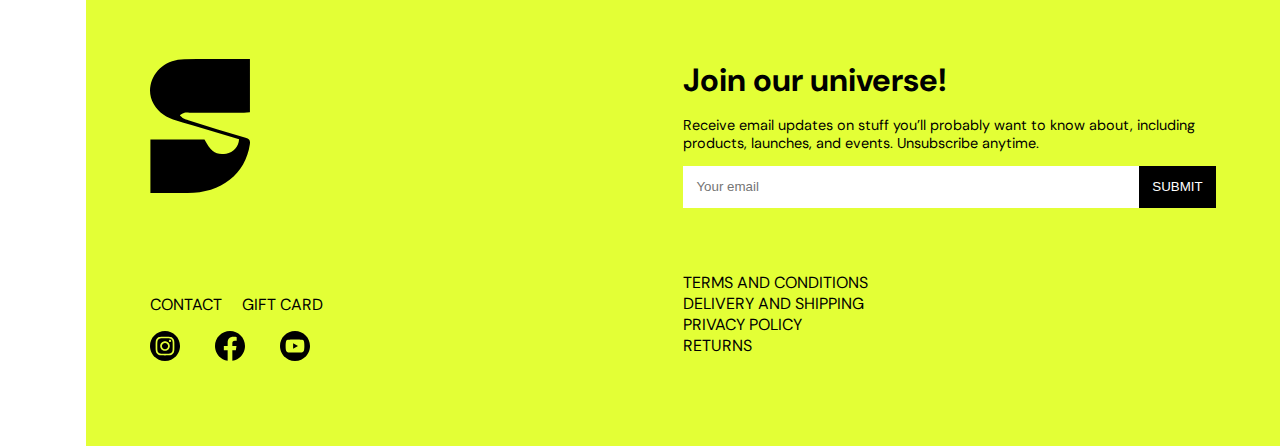
==== commit 62a5f3ff: "removed slash before links" ====
--- a/index.html
+++ b/index.html
@@ -16,7 +16,7 @@
         <a href="index.html"><button class="buttonNav1"><h2>Silfen</h2></button></a>
       </div>
       <div id="nav2">
-        <a href="/html/silfenplay.html"><button class="buttonNav2"><h2>Silfen Play</h2></button></a>
+        <a href="html/silfenplay.html"><button class="buttonNav2"><h2>Silfen Play</h2></button></a>
       </div>
     </div>
     <!--END SIDE NAVIGATION-->
@@ -36,17 +36,17 @@
         <div class="topnav">
           <a href="index.html" class="active">
             <img
-              src="/links/SILFEN-LOGO.png"
+              src="links/SILFEN-LOGO.png"
               alt="silfen logo"
               class="logoMobile"
             />
           </a>
           <div id="myLinks">
-            <a href="/html/productlist.html">BAGS</a>
-            <a href="/html/productlist.html">SALE</a>
-            <a href="/html/silfenstars.html">#SILFENSTARS</a>
-            <a href="/html/insidesilfen.html">ABOUT</a>
-            <a href="/html/sustainability.html">FOR THE PLANET</a>
+            <a href="html/productlist.html">BAGS</a>
+            <a href="html/productlist.html">SALE</a>
+            <a href="html/silfenstars.html">#SILFENSTARS</a>
+            <a href="html/insidesilfen.html">ABOUT</a>
+            <a href="html/sustainability.html">FOR THE PLANET</a>
             <a class="">CART</a>
           </div>
           <a href="javascript:void(0);" class="icon" onclick="myFunction()">
@@ -59,19 +59,19 @@
             <li class="dropdown">
               <a>BAGS</a>
               <ul class="dropdown1">
-                <li><a href="/html/productlist.html">Shop All</a></li>
-                <li><a href="/html/productlist.html?newarrival=true">New Arrivals</a></li>
-                <li><a href="/html/productlist.html?bestseller=true">Best Sellers</a></li>
+                <li><a href="html/productlist.html">Shop All</a></li>
+                <li><a href="html/productlist.html?newarrival=true">New Arrivals</a></li>
+                <li><a href="html/productlist.html?bestseller=true">Best Sellers</a></li>
                 <li class="category">
                   <a href="#">Category +</a>
                   <ul class="dropdown2">
-                    <li><a href="/html/productlist.html?category=crossbody">Crossbody Bags</a></li>
-                    <li><a href="/html/productlist.html?category=shoulder">Shoulder Bags</a></li>
-                    <li><a href="/html/productlist.html?category=bum">Bumbags</a></li>
-                    <li><a href="/html/productlist.html?category=mini">Mini Bags</a></li>
-                    <li><a href="/html/productlist.html?category=tote">Tote Bags</a></li>
-                    <li><a href="/html/productlist.html?category=wallet">Wallets</a></li>
-                    <li><a href="/html/productlist.html?category=cleaning">Cleaning Product</a></li>
+                    <li><a href="html/productlist.html?category=crossbody">Crossbody Bags</a></li>
+                    <li><a href="html/productlist.html?category=shoulder">Shoulder Bags</a></li>
+                    <li><a href="html/productlist.html?category=bum">Bumbags</a></li>
+                    <li><a href="html/productlist.html?category=mini">Mini Bags</a></li>
+                    <li><a href="html/productlist.html?category=tote">Tote Bags</a></li>
+                    <li><a href="html/productlist.html?category=wallet">Wallets</a></li>
+                    <li><a href="html/productlist.html?category=cleaning">Cleaning Product</a></li>
                   </ul>
                 </li>
                 <li class="collections">
@@ -85,20 +85,20 @@
                 <li><a href="#">Gift Card</a></li>
               </ul>
             </li>
-            <li><a href="/html/productlist.html">SALE</a></li>
-            <li><a href="/html/silfenstars.html">#SILFENSTARS</a></li>
+            <li><a href="html/productlist.html">SALE</a></li>
+            <li><a href="html/silfenstars.html">#SILFENSTARS</a></li>
             <li>
               <div id="logo">
                 <a href="index.html"
-                  ><img src="/links/SILFEN-LOGO.png" alt="silfen logo"
+                  ><img src="links/SILFEN-LOGO.png" alt="silfen logo"
                 /></a>
               </div>
             </li>
             <li class="dropdown">
               <a>ABOUT</a>
               <ul class="dropdown1">
-                <li><a href="/html/insidesilfen.html">Inside Silfen</a></li>
-                <li><a href="/html/silfenstars.html">#Silfenstars</a></li>
+                <li><a href="html/insidesilfen.html">Inside Silfen</a></li>
+                <li><a href="html/silfenstars.html">#Silfenstars</a></li>
                 <li><a href="">Contact</a></li>
               </ul>
             </li>
@@ -106,9 +106,9 @@
             <li class="dropdown">
               <a>FOR THE PLANET</a>
               <ul class="dropdown1">
-                <li><a href="/html/sustainability.html">Sustainability</a></li>
-                <li><a href="/html/supplychain.html">Supply Chain</a></li>
-                <li><a href="/html/bagcare.html">Bag Care</a></li>
+                <li><a href="html/sustainability.html">Sustainability</a></li>
+                <li><a href="html/supplychain.html">Supply Chain</a></li>
+                <li><a href="html/bagcare.html">Bag Care</a></li>
               </ul>
             </li>
 <div class="together">
@@ -158,17 +158,17 @@
         <h4>THE CART IS EMPTY</h4>
       </div>
       <h4 class="totalPlacement">Total: <span class="cartTotal"> </span> DKK</h4>
-       <button class="checkoutbutton" type="submit"><a href="/html/checkout.html">Checkout & Pay</a></button>
+       <button class="checkoutbutton" type="submit"><a href="html/checkout.html">Checkout & Pay</a></button>
     </form>
   </aside>
 <!-- .END .cart-content-->
       <main>
-        <a href="/html/productlist.html?collection=recycled"><h1 class="buttonSlide1">Recycled Collection</h1></a>
+        <a href="html/productlist.html?collection=recycled"><h1 class="buttonSlide1">Recycled Collection</h1></a>
         <div id="slideshow">
           <a href="#">
             <video autoplay loop muted class="slide">
               <source
-                src="/links/silfen_video_landscape_2.mp4"
+                src="links/silfen_video_landscape_2.mp4"
                 type="video/mp4"
               />
             </video>
@@ -176,7 +176,7 @@
           <a href="#" class="video2">
             <video autoplay loop muted class="slide">
               <source
-                src="/links/silfen_video_landscape_1.mp4"
+                src="links/silfen_video_landscape_1.mp4"
                 type="video/mp4"
               />
             </video>
@@ -186,11 +186,11 @@
           <h4>discover the collections</h4>
           <div class="collectionList">
             <div class="newCollection">
-              <h1><a href="/html/productlist.html?collection=fairytale">01.04.21 Fairytale</a></h1>
+              <h1><a href="html/productlist.html?collection=fairytale">01.04.21 Fairytale</a></h1>
               <div class="starNew rotation"></div>
             </div>
-            <h1><a href="/html/productlist.html?collection=snowqueen">30.10.20 Snow Queen</a></h1>
-            <h1><a href="/html/productlist.html?collection=recycled">15.02.20 Recycled</a></h1>
+            <h1><a href="html/productlist.html?collection=snowqueen">30.10.20 Snow Queen</a></h1>
+            <h1><a href="html/productlist.html?collection=recycled">15.02.20 Recycled</a></h1>
           </div>
         </section>
         <section id="mostWanted">
@@ -238,20 +238,20 @@
           </div>
         </section>
         <section class="silfenStarFeed">
-          <img src="/links/IG1.jpg" alt="IG1" />
-          <img src="/links/IG2.jpg" alt="IG1" />
-          <img src="/links/IG3.jpg" alt="IG1" />
-          <img src="/links/IG4.jpg" alt="IG1" />
-          <img src="/links/IG5.jpg" alt="IG1" />
-          <img src="/links/IG6.jpg" alt="IG1" />
-          <img src="/links/IG7.jpg" alt="IG1" />
-          <img src="/links/IG8.jpg" alt="IG1" />
+          <img src="links/IG1.jpg" alt="IG1" />
+          <img src="links/IG2.jpg" alt="IG1" />
+          <img src="links/IG3.jpg" alt="IG1" />
+          <img src="links/IG4.jpg" alt="IG1" />
+          <img src="links/IG5.jpg" alt="IG1" />
+          <img src="links/IG6.jpg" alt="IG1" />
+          <img src="links/IG7.jpg" alt="IG1" />
+          <img src="links/IG8.jpg" alt="IG1" />
         </section>
       </main> 
     <!-- FOOTER -->
       <footer> 
         <div class="footerLeft">
-          <div class="icon"><img src="/links/SILFEN-ICON.svg"/>
+          <div class="icon"><img src="links/SILFEN-ICON.svg"/>
           </div> 
           <div>
             <ul class="footerInfo">
@@ -259,9 +259,9 @@
               <li><a href="">GIFT CARD</a></li>
            </ul>
            <ul class="socials">
-              <li><a href=""><img class="socilaIcon" src="/links/icon_ig.svg" alt="Instagram icon"></a></li>
-              <li><a href=""><img class="socilaIcon"src="/links/icon_fb.svg" alt="Facebook icon"></a></li>
-              <li><a href=""><img class="socilaIcon"src="/links/icon_youtube.svg" alt="Youtube icon"></a></li>
+              <li><a href=""><img class="socilaIcon" src="links/icon_ig.svg" alt="Instagram icon"></a></li>
+              <li><a href=""><img class="socilaIcon"src="links/icon_fb.svg" alt="Facebook icon"></a></li>
+              <li><a href=""><img class="socilaIcon"src="links/icon_youtube.svg" alt="Youtube icon"></a></li>
            </ul>
          </div>
        </div>
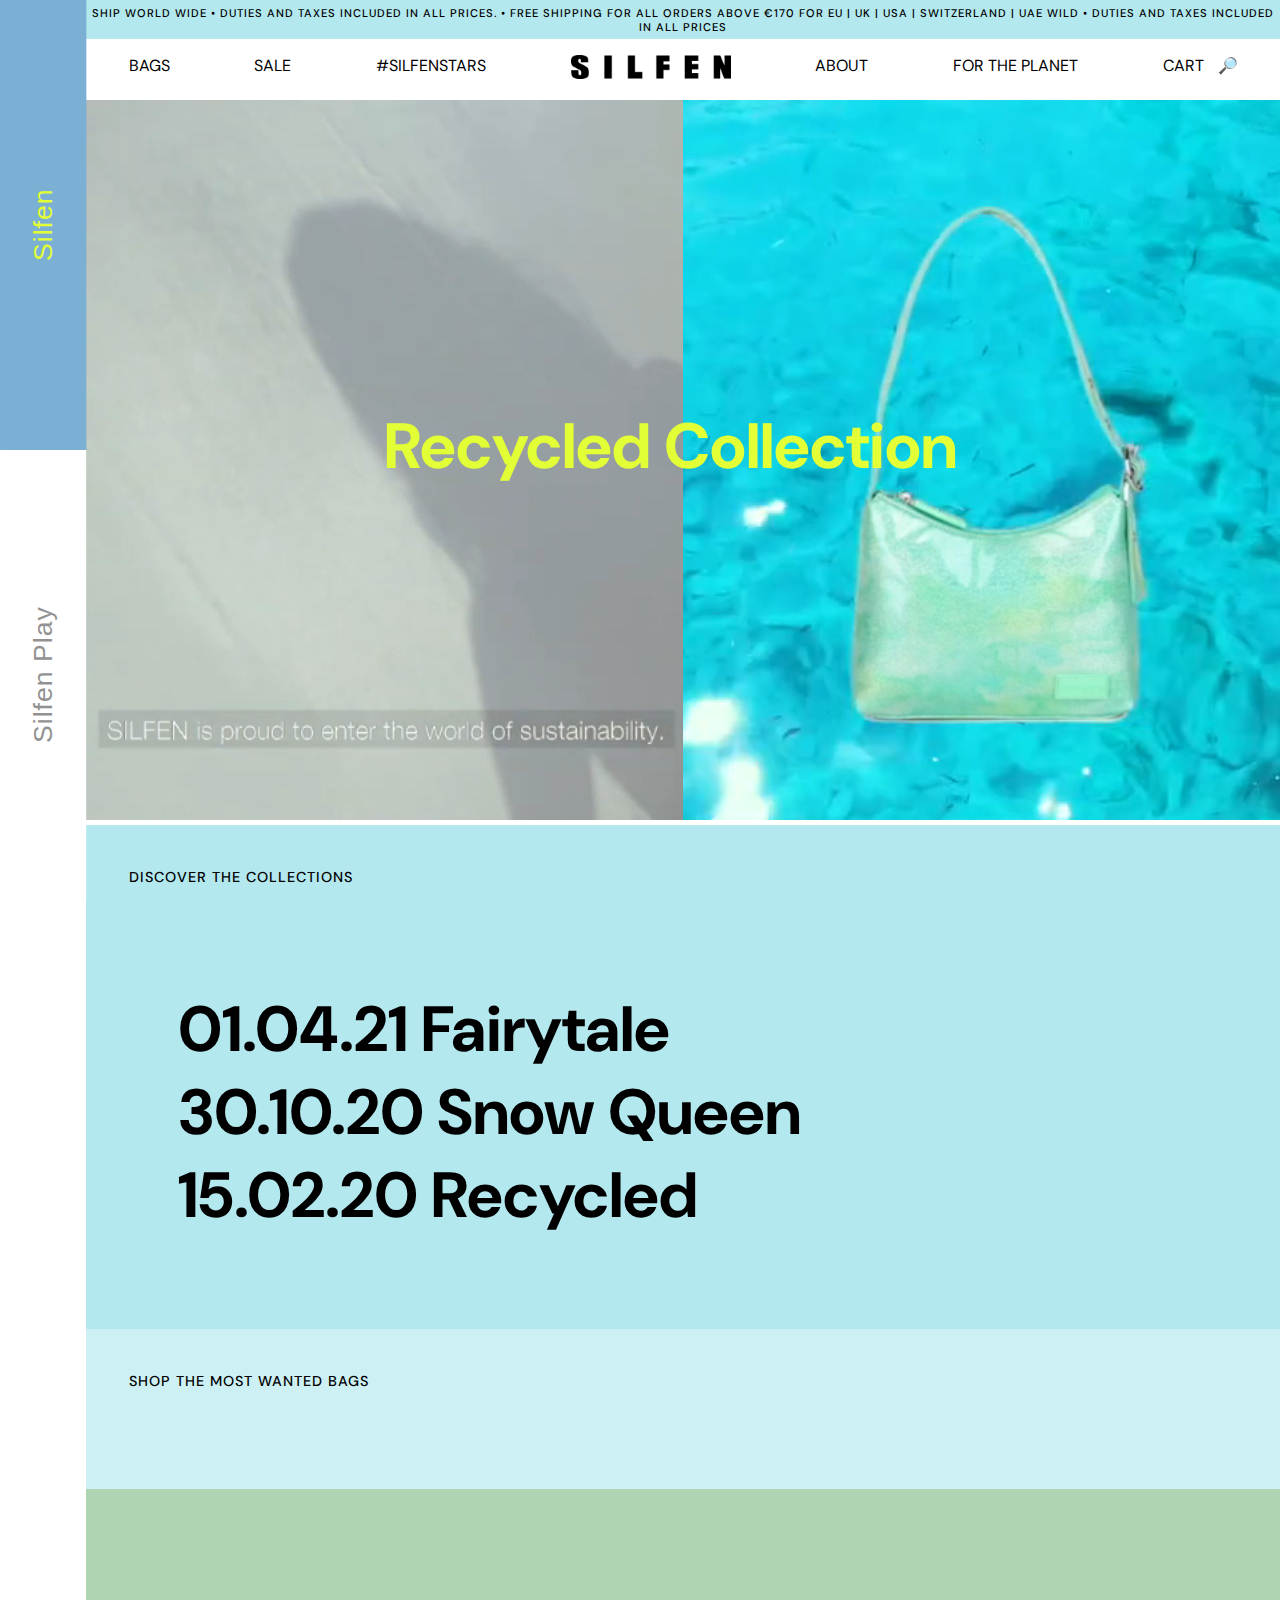
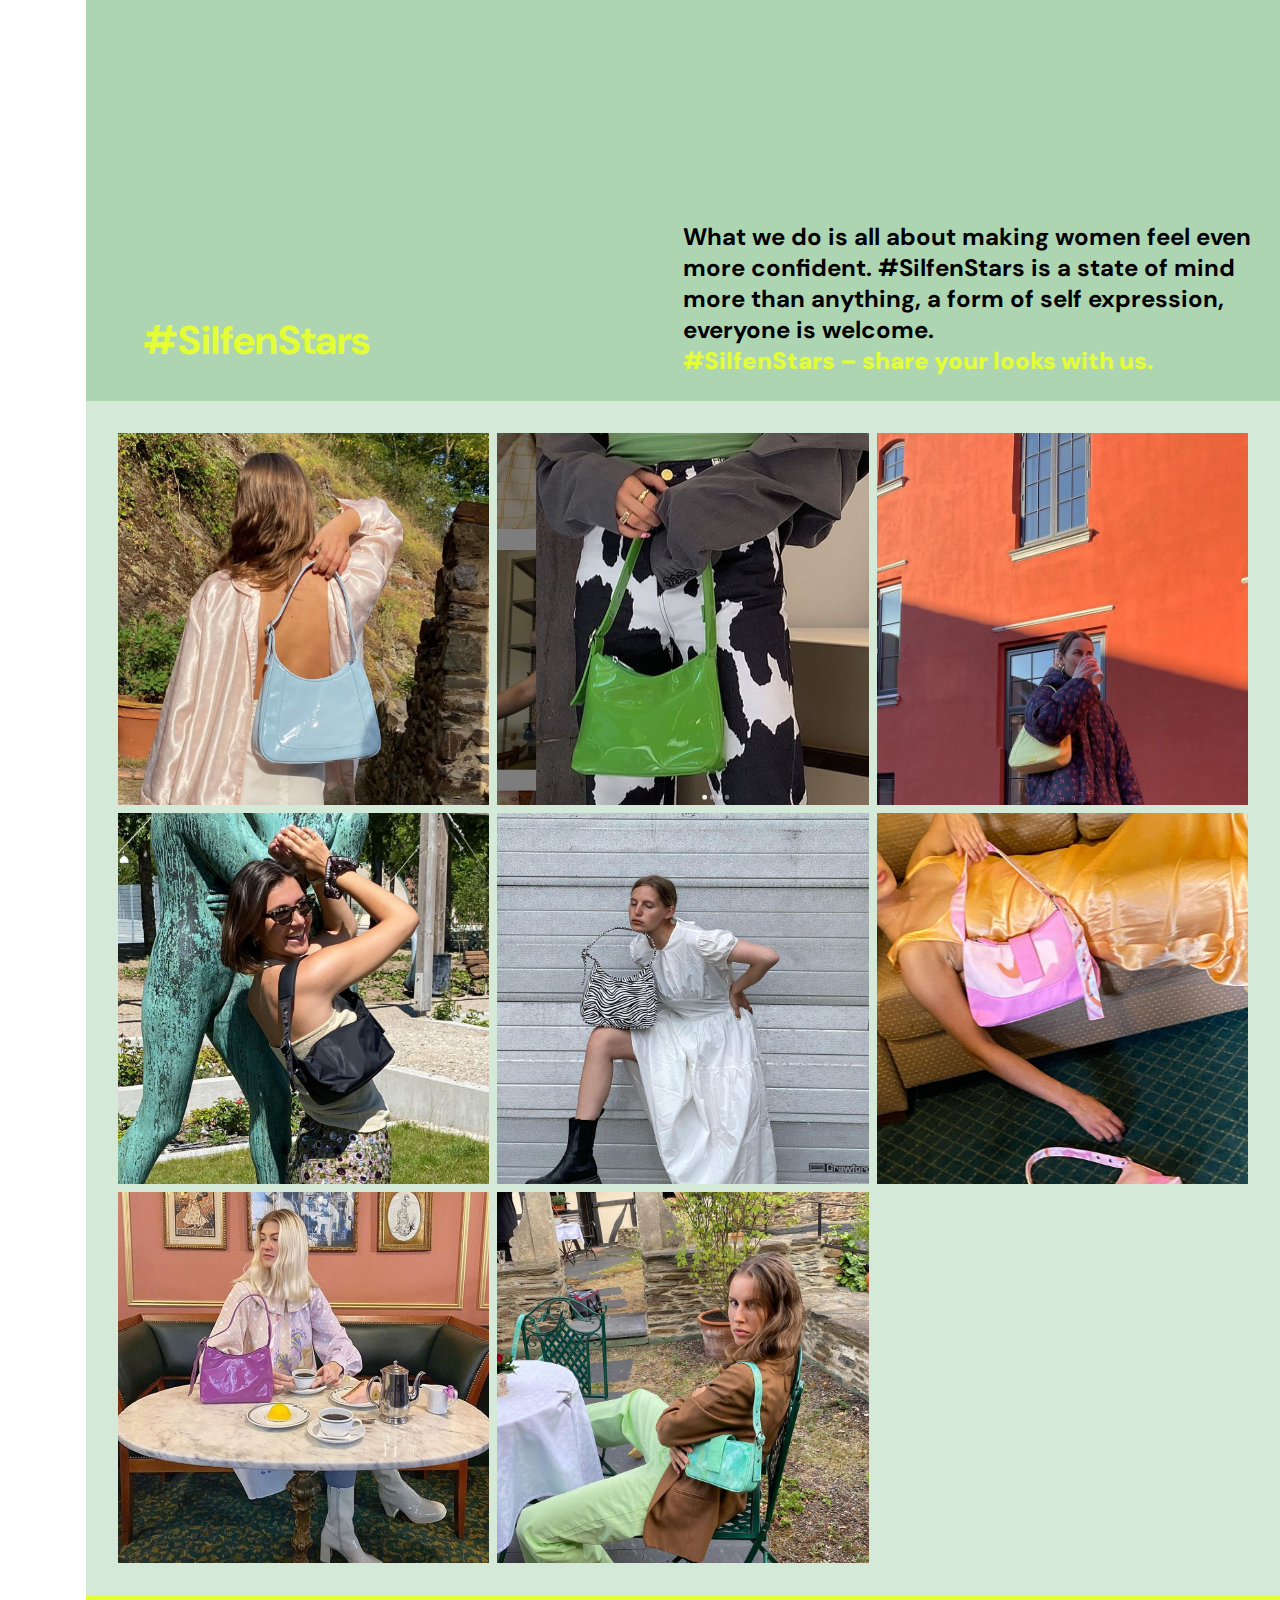
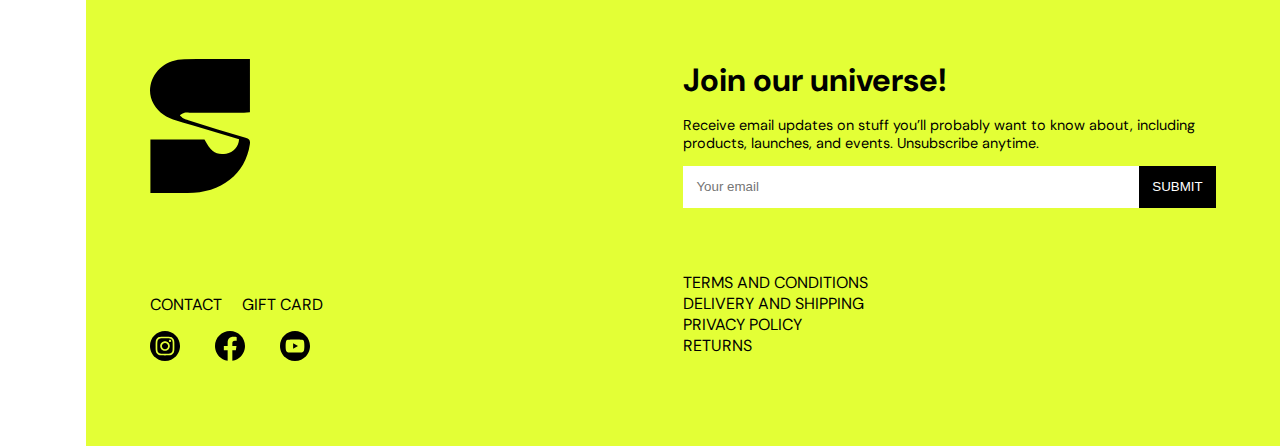
==== commit 6241d1a6: "productlist link" ====
--- a/index.html
+++ b/index.html
@@ -16,7 +16,7 @@
         <a href="index.html"><button class="buttonNav1"><h2>Silfen</h2></button></a>
       </div>
       <div id="nav2">
-        <a href="html/silfenplay.html"><button class="buttonNav2"><h2>Silfen Play</h2></button></a>
+        <a href="../html/silfenplay.html"><button class="buttonNav2"><h2>Silfen Play</h2></button></a>
       </div>
     </div>
     <!--END SIDE NAVIGATION-->
@@ -59,8 +59,8 @@
             <li class="dropdown">
               <a>BAGS</a>
               <ul class="dropdown1">
-                <li><a href="html/productlist.html">Shop All</a></li>
-                <li><a href="html/productlist.html?newarrival=true">New Arrivals</a></li>
+                <li><a href="../html/productlist.html">Shop All</a></li>
+                <li><a href="../html/productlist.html?newarrival=true">New Arrivals</a></li>
                 <li><a href="html/productlist.html?bestseller=true">Best Sellers</a></li>
                 <li class="category">
                   <a href="#">Category +</a>
--- a/css/index.css
+++ b/css/index.css
@@ -82,7 +82,7 @@
   width: 8vw;
   height: 8vw;
   background-repeat: no-repeat;
-  background-image: url(/links/star-new.svg);
+  background-image: url(links/star-new.svg);
   background-size: 100%;
 }
 .rotation {
@@ -148,7 +148,7 @@
     width: 8vw;
     height: 8vw;
     background-repeat: no-repeat;
-    background-image: url(/links/star-new.svg);
+    background-image: url(links/star-new.svg);
     background-size: 100%;
   }
   /*silfen star*/
@@ -159,7 +159,7 @@
   }
 
   .silfenStarsImg {
-    background-image: url(/links/146429450_5369015533123765_4170415505502106668_n.jpg);
+    background-image: url(links/146429450_5369015533123765_4170415505502106668_n.jpg);
     background-repeat: no-repeat;
     background-size: auto;
     background-size: cover;
@@ -234,7 +234,7 @@
     width: 15vw;
     height: 15vw;
     background-repeat: no-repeat;
-    background-image: url(/links/star-new.svg);
+    background-image: url(links/star-new.svg);
     background-size: 100%;
   }
 
@@ -254,14 +254,13 @@
     color: #e3ff36;
     position: relative;
     padding: 25px;
-    }
-  }
-
-  .silfenStarText {
-    align-self: flex-end;
-    padding: 25px;
-  }
-  .silfenStarText h2 {
-    font-size: 1.5em;
-  }
-
+  }
+}
+
+.silfenStarText {
+  align-self: flex-end;
+  padding: 25px;
+}
+.silfenStarText h2 {
+  font-size: 1.5em;
+}
--- a/css/style.css
+++ b/css/style.css
@@ -172,7 +172,7 @@
 }
 
 a:hover img {
-  cursor: url("/links/symbol.svg"), auto;
+  cursor: url("links/symbol.svg"), auto;
 }
 
 h1 {
